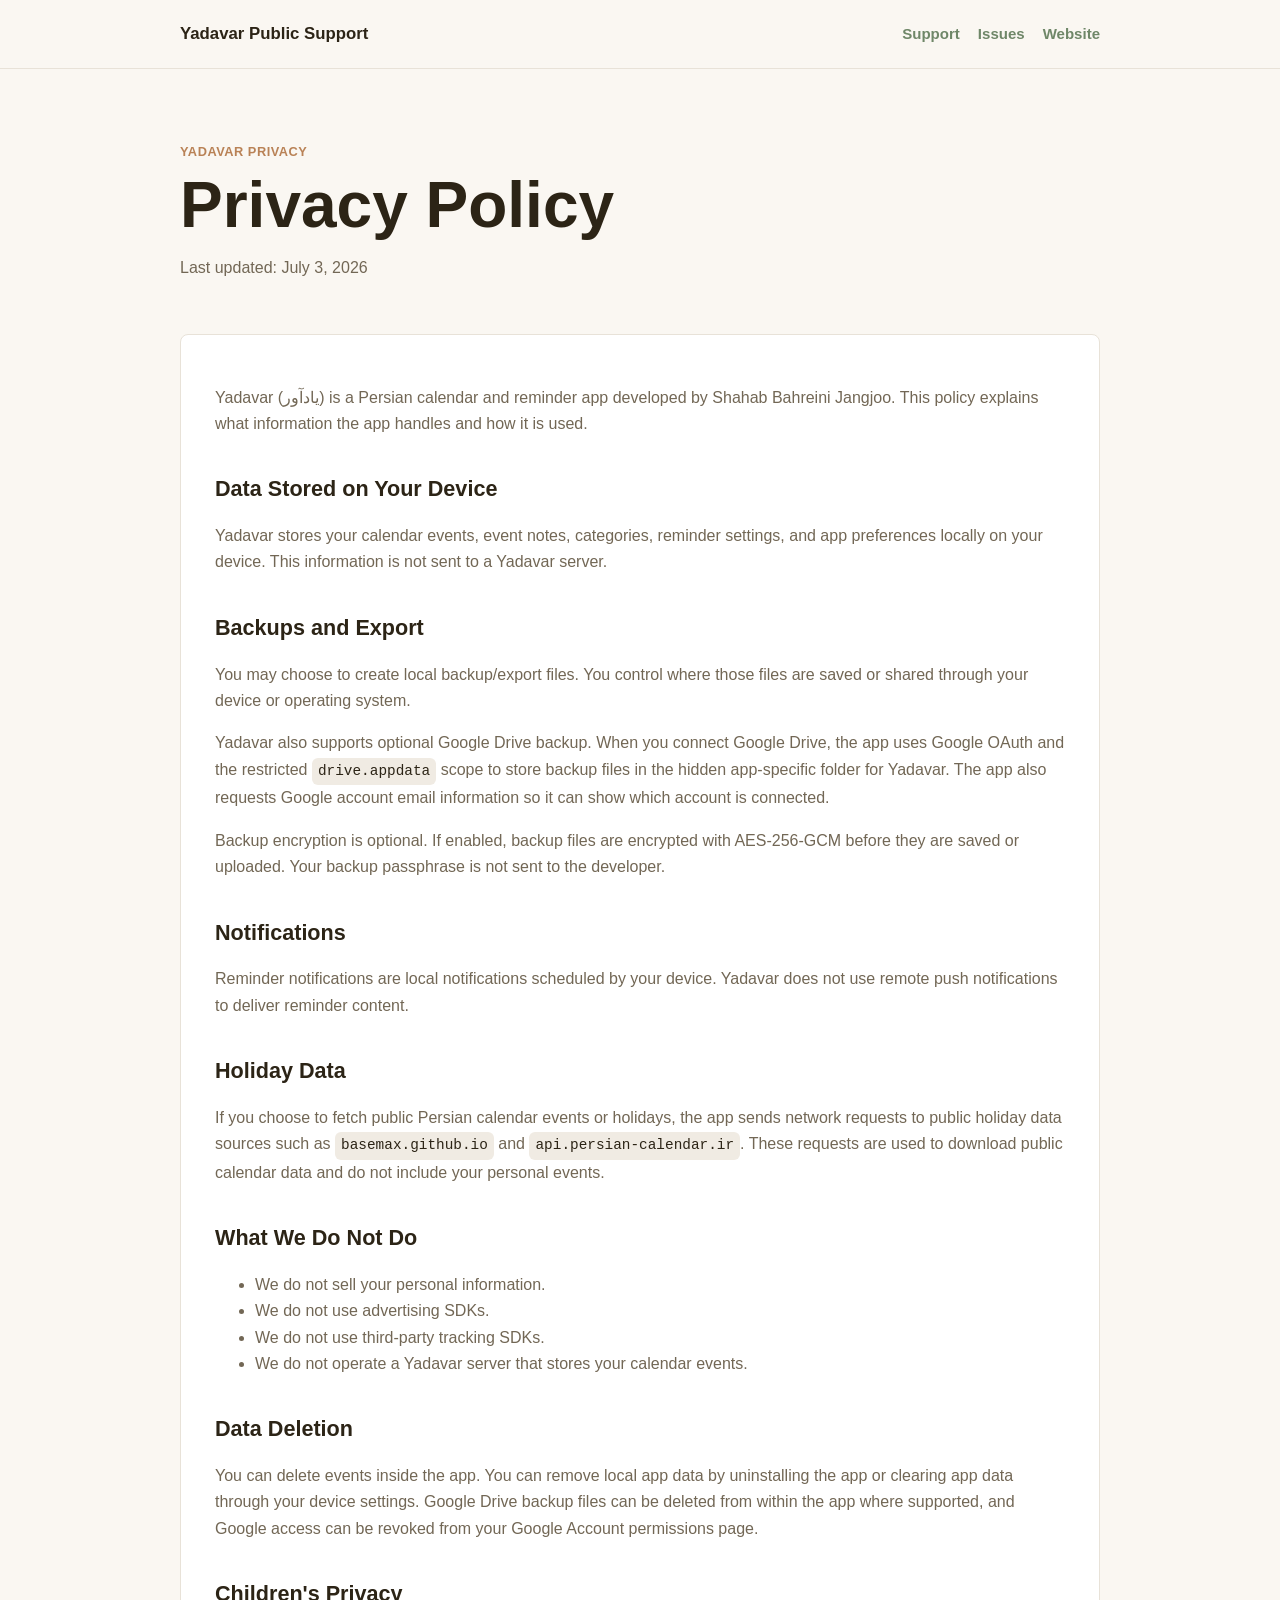
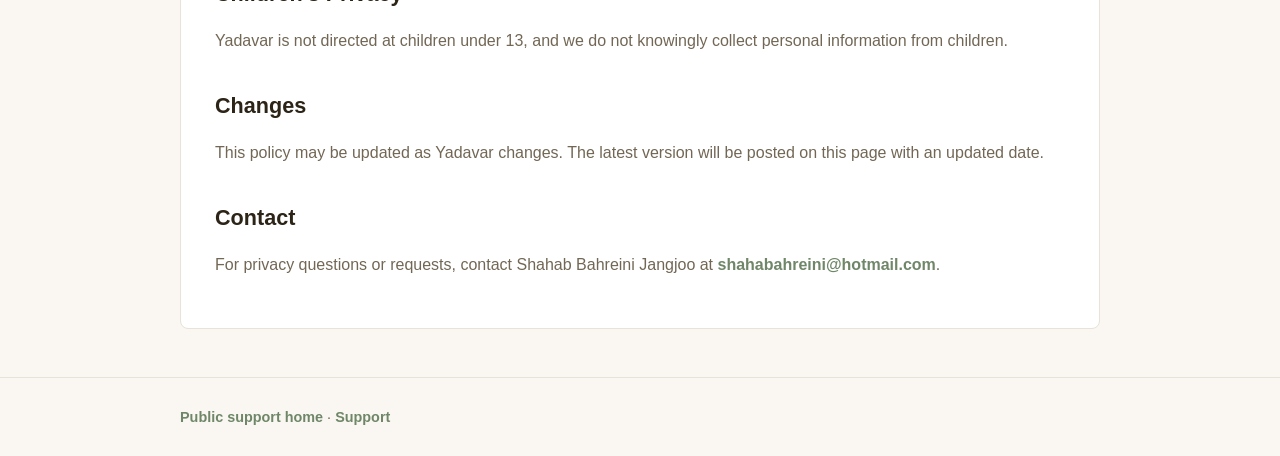
==== privacy.html @ c2651c0d "feat(docs): add static support and privacy site - implement a static website for public support and " ====
<!DOCTYPE html>
<html lang="en">

<head>
  <meta charset="UTF-8" />
  <meta name="viewport" content="width=device-width, initial-scale=1.0" />
  <meta name="description" content="Privacy Policy for Yadavar." />
  <title>Privacy Policy | Yadavar</title>
  <link rel="stylesheet" href="./styles.css" />
</head>

<body>
  <header class="nav">
    <div class="wrap nav-inner">
      <a class="brand" href="./index.html">Yadavar Public Support</a>
      <nav class="links">
        <a href="./support.html">Support</a>
        <a href="https://github.com/shahabahreini/yadavar-privacy/issues">Issues</a>
        <a href="https://yadavar-web.shahabahreini.workers.dev/">Website</a>
      </nav>
    </div>
  </header>

  <main class="wrap">
    <section class="hero">
      <div class="eyebrow">Yadavar Privacy</div>
      <h1>Privacy Policy</h1>
      <p>Last updated: July 3, 2026</p>
    </section>

    <section class="content">
      <p>Yadavar (یادآور) is a Persian calendar and reminder app developed by Shahab Bahreini Jangjoo. This policy explains what information the app handles and how it is used.</p>

      <h2>Data Stored on Your Device</h2>
      <p>Yadavar stores your calendar events, event notes, categories, reminder settings, and app preferences locally on your device. This information is not sent to a Yadavar server.</p>

      <h2>Backups and Export</h2>
      <p>You may choose to create local backup/export files. You control where those files are saved or shared through your device or operating system.</p>
      <p>Yadavar also supports optional Google Drive backup. When you connect Google Drive, the app uses Google OAuth and the restricted <code>drive.appdata</code> scope to store backup files in the hidden app-specific folder for Yadavar. The app also requests Google account email information so it can show which account is connected.</p>
      <p>Backup encryption is optional. If enabled, backup files are encrypted with AES-256-GCM before they are saved or uploaded. Your backup passphrase is not sent to the developer.</p>

      <h2>Notifications</h2>
      <p>Reminder notifications are local notifications scheduled by your device. Yadavar does not use remote push notifications to deliver reminder content.</p>

      <h2>Holiday Data</h2>
      <p>If you choose to fetch public Persian calendar events or holidays, the app sends network requests to public holiday data sources such as <code>basemax.github.io</code> and <code>api.persian-calendar.ir</code>. These requests are used to download public calendar data and do not include your personal events.</p>

      <h2>What We Do Not Do</h2>
      <ul>
        <li>We do not sell your personal information.</li>
        <li>We do not use advertising SDKs.</li>
        <li>We do not use third-party tracking SDKs.</li>
        <li>We do not operate a Yadavar server that stores your calendar events.</li>
      </ul>

      <h2>Data Deletion</h2>
      <p>You can delete events inside the app. You can remove local app data by uninstalling the app or clearing app data through your device settings. Google Drive backup files can be deleted from within the app where supported, and Google access can be revoked from your Google Account permissions page.</p>

      <h2>Children's Privacy</h2>
      <p>Yadavar is not directed at children under 13, and we do not knowingly collect personal information from children.</p>

      <h2>Changes</h2>
      <p>This policy may be updated as Yadavar changes. The latest version will be posted on this page with an updated date.</p>

      <h2>Contact</h2>
      <p>For privacy questions or requests, contact Shahab Bahreini Jangjoo at <a href="mailto:shahabahreini@hotmail.com">shahabahreini@hotmail.com</a>.</p>
    </section>
  </main>

  <footer class="footer">
    <div class="wrap">
      <a href="./index.html">Public support home</a> · <a href="./support.html">Support</a>
    </div>
  </footer>
</body>

</html>
---- styles.css ----
:root {
  --bg: #faf7f2;
  --panel: #ffffff;
  --text: #2c2416;
  --muted: #726755;
  --border: #e8e2d8;
  --sage: #6f8768;
  --warm: #b98256;
  --sky: #6f8da8;
}

* {
  box-sizing: border-box;
}

body {
  margin: 0;
  font-family: -apple-system, BlinkMacSystemFont, "Segoe UI", sans-serif;
  line-height: 1.65;
  color: var(--text);
  background: var(--bg);
}

a {
  color: var(--sage);
  font-weight: 700;
  text-decoration: none;
}

a:hover {
  text-decoration: underline;
}

.wrap {
  width: min(920px, calc(100% - 32px));
  margin: 0 auto;
}

.nav {
  border-bottom: 1px solid var(--border);
  background: rgba(250, 247, 242, 0.92);
  position: sticky;
  top: 0;
}

.nav-inner {
  min-height: 68px;
  display: flex;
  align-items: center;
  justify-content: space-between;
  gap: 20px;
}

.brand {
  font-size: 1.05rem;
  font-weight: 800;
  color: var(--text);
}

.links {
  display: flex;
  flex-wrap: wrap;
  gap: 18px;
  font-size: 0.94rem;
}

.hero {
  padding: 72px 0 36px;
}

.eyebrow {
  color: var(--warm);
  font-weight: 800;
  letter-spacing: 0.04em;
  text-transform: uppercase;
  font-size: 0.8rem;
}

h1 {
  margin: 10px 0 14px;
  font-size: clamp(2.1rem, 7vw, 4rem);
  line-height: 1.05;
}

h2 {
  margin: 34px 0 10px;
  font-size: 1.35rem;
}

h3 {
  margin: 24px 0 8px;
  font-size: 1.05rem;
}

p,
li {
  color: var(--muted);
}

code {
  display: inline-block;
  padding: 2px 6px;
  border-radius: 6px;
  background: #f0ebe3;
  color: var(--text);
  font-family: ui-monospace, SFMono-Regular, Menlo, Monaco, Consolas, monospace;
  font-size: 0.9em;
}

.grid {
  display: grid;
  grid-template-columns: repeat(3, 1fr);
  gap: 16px;
  margin: 30px 0 48px;
}

.card {
  background: var(--panel);
  border: 1px solid var(--border);
  border-radius: 8px;
  padding: 20px;
}

.card h2 {
  margin-top: 0;
}

.content {
  background: var(--panel);
  border: 1px solid var(--border);
  border-radius: 8px;
  padding: 34px;
  margin-bottom: 48px;
}

.actions {
  display: flex;
  flex-wrap: wrap;
  gap: 12px;
  margin-top: 22px;
}

.button {
  display: inline-flex;
  align-items: center;
  justify-content: center;
  min-height: 44px;
  padding: 10px 16px;
  border-radius: 8px;
  background: var(--sage);
  color: #fff;
  font-weight: 800;
}

.button.secondary {
  background: transparent;
  color: var(--sage);
  border: 1px solid var(--border);
}

.footer {
  border-top: 1px solid var(--border);
  padding: 28px 0;
  color: var(--muted);
  font-size: 0.9rem;
}

@media (max-width: 720px) {
  .nav-inner {
    align-items: flex-start;
    flex-direction: column;
    padding: 16px 0;
  }

  .grid {
    grid-template-columns: 1fr;
  }

  .content {
    padding: 22px;
  }
}
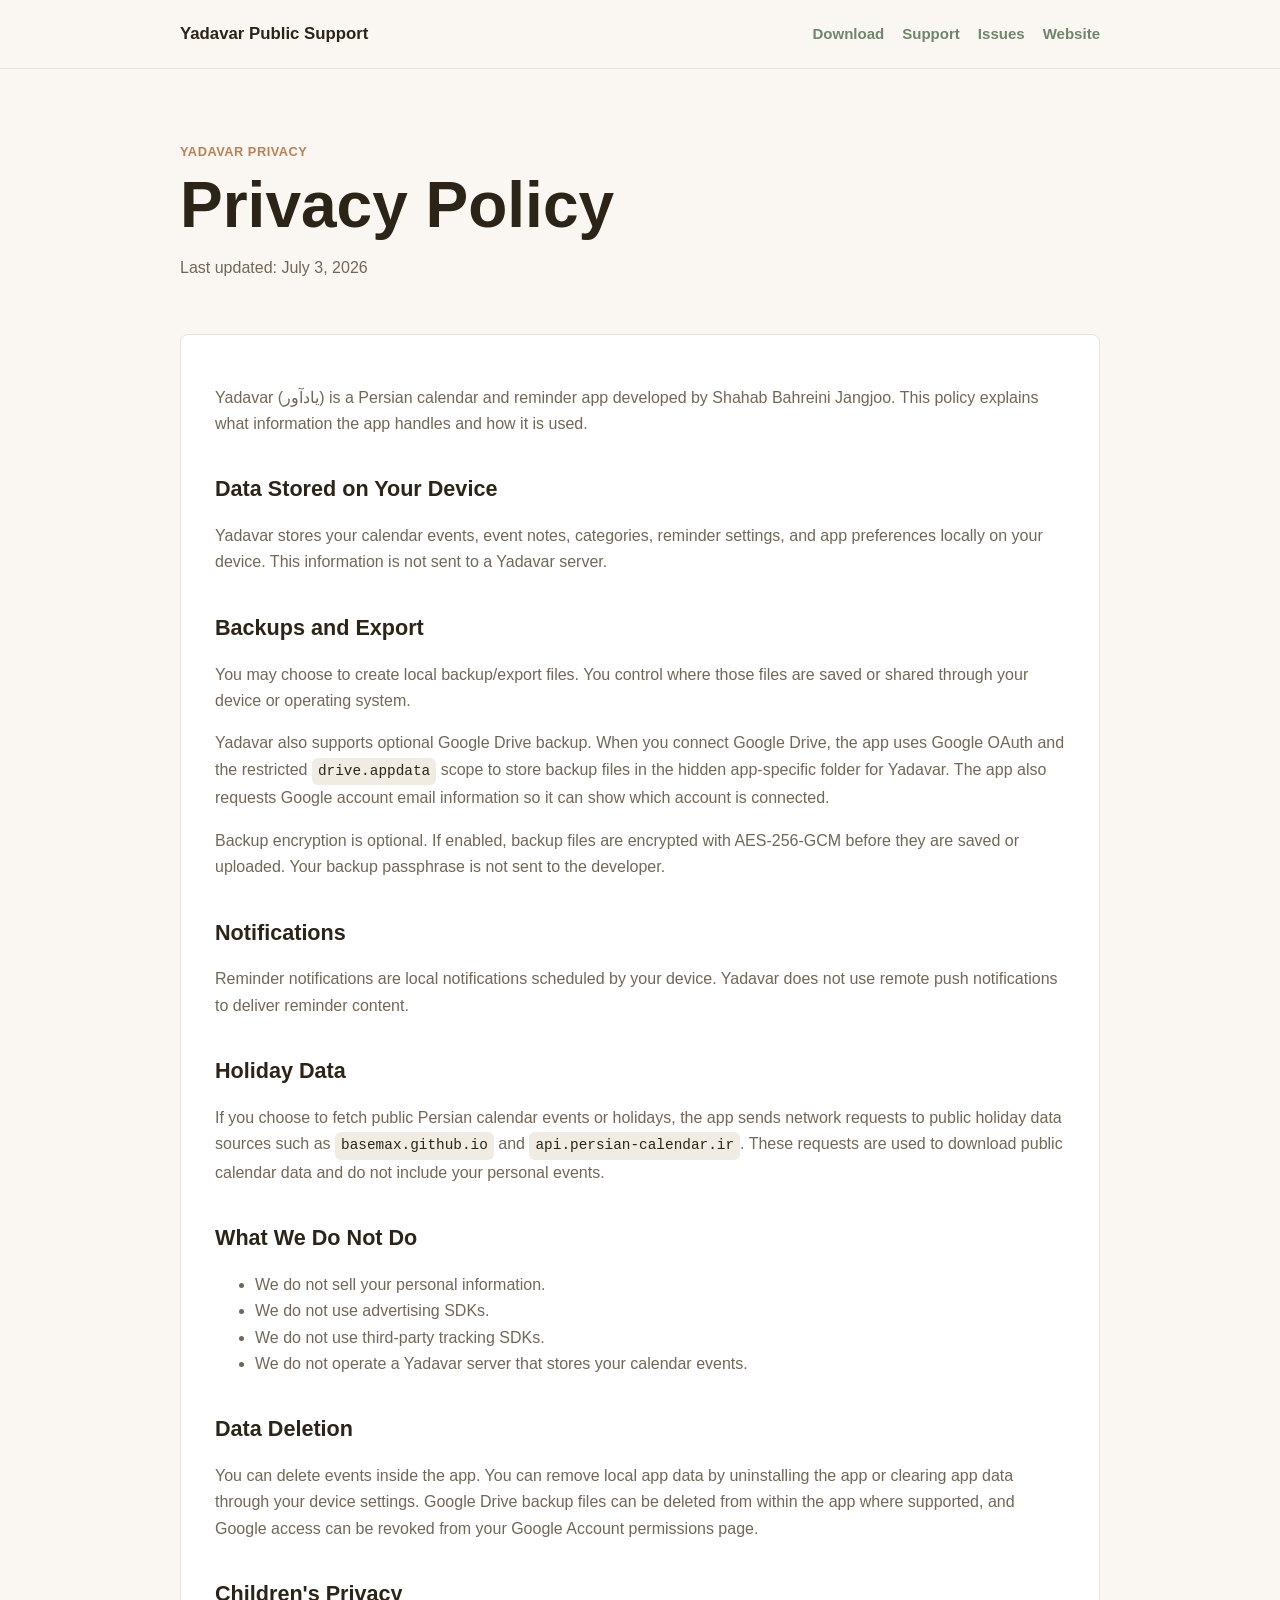
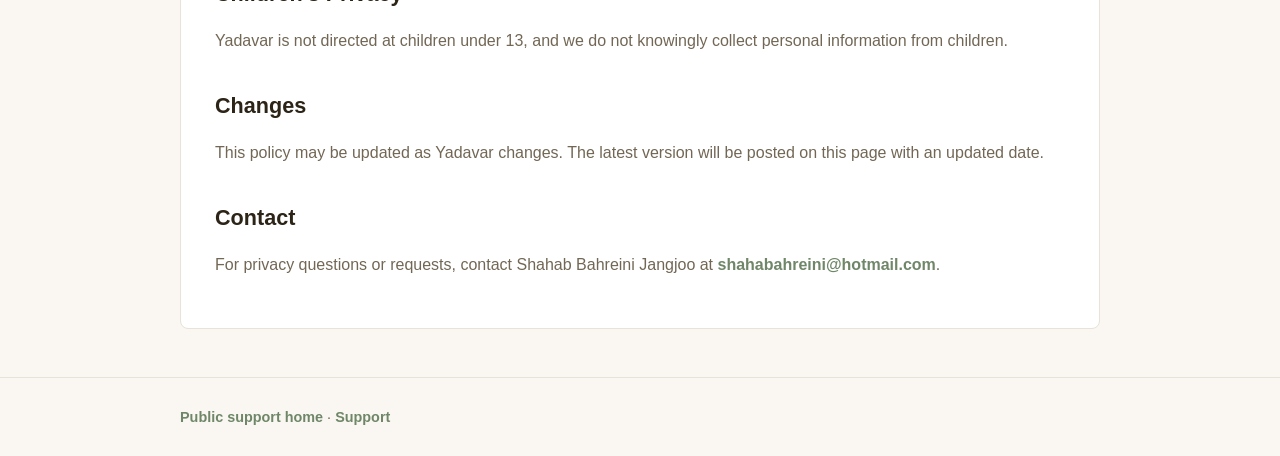
==== commit 6956e90c: "feat(docs): add download section for v3.0.3 and release links - Add official download links for Goog" ====
--- a/privacy.html
+++ b/privacy.html
@@ -14,6 +14,7 @@
     <div class="wrap nav-inner">
       <a class="brand" href="./index.html">Yadavar Public Support</a>
       <nav class="links">
+        <a href="./index.html#download">Download</a>
         <a href="./support.html">Support</a>
         <a href="https://github.com/shahabahreini/yadavar-privacy/issues">Issues</a>
         <a href="https://yadavar-web.shahabahreini.workers.dev/">Website</a>
--- a/styles.css
+++ b/styles.css
@@ -165,6 +165,189 @@
   font-size: 0.9rem;
 }
 
+/* Download Section */
+.download-section {
+  margin-top: 8px;
+}
+
+.download-header {
+  margin-bottom: 24px;
+}
+
+.download-header h2 {
+  margin: 6px 0 8px;
+  font-size: 1.6rem;
+}
+
+.download-grid {
+  display: grid;
+  grid-template-columns: repeat(2, 1fr);
+  gap: 20px;
+  margin-bottom: 24px;
+}
+
+.download-card {
+  background: var(--bg);
+  border: 1px solid var(--border);
+  border-radius: 8px;
+  padding: 24px;
+  display: flex;
+  flex-direction: column;
+}
+
+.download-card-header {
+  display: flex;
+  align-items: center;
+  justify-content: space-between;
+  gap: 12px;
+  margin-bottom: 12px;
+}
+
+.download-card-header h3 {
+  margin: 0;
+  font-size: 1.15rem;
+  color: var(--text);
+}
+
+.badge {
+  display: inline-flex;
+  align-items: center;
+  padding: 3px 8px;
+  border-radius: 999px;
+  font-size: 0.75rem;
+  font-weight: 700;
+  background: #ede8df;
+  color: var(--muted);
+}
+
+.badge-accent {
+  background: #e4ebe2;
+  color: var(--sage);
+}
+
+.store-buttons {
+  display: flex;
+  flex-direction: column;
+  gap: 12px;
+  margin-top: 14px;
+}
+
+.store-button {
+  display: flex;
+  align-items: center;
+  gap: 14px;
+  background: var(--text);
+  color: #ffffff;
+  padding: 12px 18px;
+  border-radius: 8px;
+  text-decoration: none;
+  transition: opacity 0.2s ease, transform 0.15s ease;
+}
+
+.store-button:hover {
+  opacity: 0.92;
+  text-decoration: none;
+  transform: translateY(-1px);
+}
+
+.store-button svg {
+  flex-shrink: 0;
+}
+
+.store-text {
+  display: flex;
+  flex-direction: column;
+  line-height: 1.25;
+}
+
+.store-label {
+  font-size: 0.68rem;
+  font-weight: 600;
+  letter-spacing: 0.06em;
+  opacity: 0.85;
+}
+
+.store-name {
+  font-size: 1.05rem;
+  font-weight: 700;
+}
+
+.asset-list {
+  list-style: none;
+  padding: 0;
+  margin: 14px 0;
+  display: flex;
+  flex-direction: column;
+  gap: 8px;
+}
+
+.asset-link {
+  display: flex;
+  align-items: center;
+  justify-content: space-between;
+  padding: 10px 14px;
+  background: var(--panel);
+  border: 1px solid var(--border);
+  border-radius: 6px;
+  color: var(--text);
+  font-size: 0.92rem;
+  font-weight: 600;
+  transition: border-color 0.2s ease, background 0.2s ease;
+}
+
+.asset-link:hover {
+  border-color: var(--sage);
+  background: #fdfcfb;
+  text-decoration: none;
+}
+
+.asset-link .platform {
+  color: var(--text);
+}
+
+.asset-link .download-action {
+  color: var(--sage);
+  font-size: 0.85rem;
+  font-weight: 700;
+}
+
+.release-footer {
+  margin-top: auto;
+  padding-top: 14px;
+}
+
+.release-footer a {
+  font-size: 0.92rem;
+}
+
+.release-notes-box {
+  background: var(--bg);
+  border: 1px solid var(--border);
+  border-radius: 8px;
+  padding: 20px 24px;
+}
+
+.release-notes-box h3 {
+  margin-top: 0;
+  margin-bottom: 10px;
+  font-size: 1.05rem;
+  color: var(--text);
+}
+
+.release-notes-box ul {
+  margin: 0;
+  padding-left: 20px;
+}
+
+.release-notes-box li {
+  margin-bottom: 6px;
+  font-size: 0.94rem;
+}
+
+.release-notes-box li:last-child {
+  margin-bottom: 0;
+}
+
 @media (max-width: 720px) {
   .nav-inner {
     align-items: flex-start;
@@ -172,7 +355,8 @@
     padding: 16px 0;
   }
 
-  .grid {
+  .grid,
+  .download-grid {
     grid-template-columns: 1fr;
   }
 
